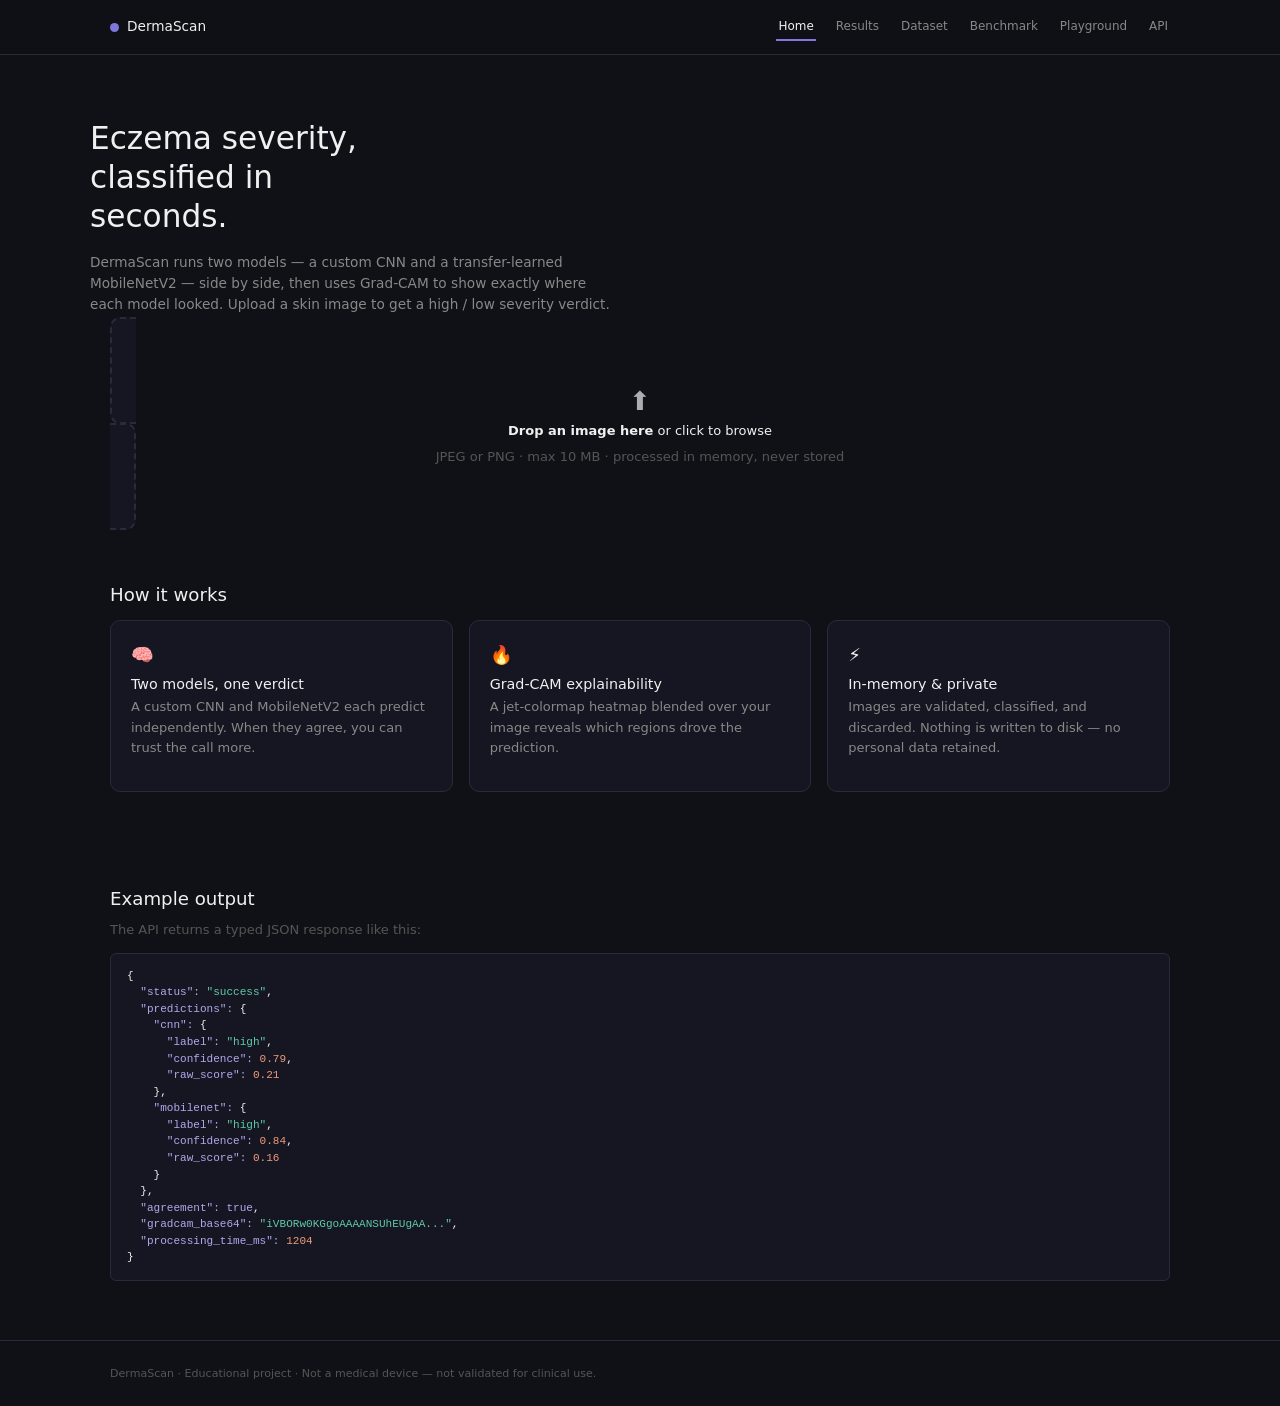
==== dermascan/frontend/index.html @ 190ebbec "DermaScan eczema severity classifier with FastAPI backend,  Grad-CAM explainability, and CI/CD pipel" ====
<!DOCTYPE html>
<html lang="en">
<head>
  <meta charset="UTF-8" />
  <meta name="viewport" content="width=device-width, initial-scale=1.0" />
  <title>DermaScan — Eczema Severity Detector</title>
  <link rel="stylesheet" href="css/style.css" />
</head>
<body>
  <nav class="nav"><div class="nav-inner">
    <a class="nav-brand" href="index.html"><span class="dot"></span> DermaScan</a>
    <div class="nav-links">
      <a href="index.html">Home</a>
      <a href="results.html">Results</a>
      <a href="dataset.html">Dataset</a>
      <a href="benchmark.html">Benchmark</a>
      <a href="playground.html">Playground</a>
      <a href="api.html">API</a>
    </div>
  </div></nav>

  <header class="container hero">
    <h1>Eczema severity, classified in seconds.</h1>
    <p class="secondary">
      DermaScan runs two models — a custom CNN and a transfer-learned MobileNetV2 —
      side by side, then uses Grad-CAM to show exactly where each model looked.
      Upload a skin image to get a high / low severity verdict.
    </p>
  </header>

  <main class="container">
    <!-- Upload zone -->
    <section class="section" style="padding-top:0">
      <label class="dropzone" id="dropzone">
        <div class="icon">⬆</div>
        <div><strong>Drop an image here</strong> or click to browse</div>
        <div class="muted" style="margin-top:6px">JPEG or PNG · max 10 MB · processed in memory, never stored</div>
        <input type="file" id="fileInput" accept="image/jpeg,image/png" />
      </label>

      <div id="uploadState" class="row hidden" style="margin-top:16px">
        <img id="thumb" class="preview-img" style="max-width:120px" alt="preview" />
        <div>
          <div id="fileName" class="secondary"></div>
          <div class="row" style="margin-top:10px">
            <button class="btn btn-primary" id="analyzeBtn">Analyse image</button>
            <button class="btn" id="resetBtn">Choose another</button>
            <span id="spin" class="spinner hidden"></span>
          </div>
          <div id="err" class="warn" style="margin-top:8px"></div>
        </div>
      </div>
    </section>

    <!-- Feature cards -->
    <section class="section">
      <h2>How it works</h2>
      <div class="grid grid-3" style="margin-top:14px">
        <div class="card feature">
          <div class="icon">🧠</div>
          <h3>Two models, one verdict</h3>
          <p>A custom CNN and MobileNetV2 each predict independently. When they agree, you can trust the call more.</p>
        </div>
        <div class="card feature">
          <div class="icon">🔥</div>
          <h3>Grad-CAM explainability</h3>
          <p>A jet-colormap heatmap blended over your image reveals which regions drove the prediction.</p>
        </div>
        <div class="card feature">
          <div class="icon">⚡</div>
          <h3>In-memory & private</h3>
          <p>Images are validated, classified, and discarded. Nothing is written to disk — no personal data retained.</p>
        </div>
      </div>
    </section>

    <!-- Example output preview -->
    <section class="section">
      <h2>Example output</h2>
      <p class="muted">The API returns a typed JSON response like this:</p>
      <pre id="exampleJson"></pre>
    </section>
  </main>

  <footer><div class="container">
    DermaScan · Educational project · Not a medical device — not validated for clinical use.
  </div></footer>

  <script src="js/app.js"></script>
  <script>
    // Render the example response on the landing page.
    const example = {
      status: "success",
      predictions: {
        cnn: { label: "high", confidence: 0.79, raw_score: 0.21 },
        mobilenet: { label: "high", confidence: 0.84, raw_score: 0.16 }
      },
      agreement: true,
      gradcam_base64: "iVBORw0KGgoAAAANSUhEUgAA...",
      processing_time_ms: 1204
    };
    document.getElementById("exampleJson").innerHTML = highlightJSON(example);

    // Upload handling: predict, stash result, then go to the results page.
    const dz = document.getElementById("dropzone");
    const input = document.getElementById("fileInput");
    const uploadState = document.getElementById("uploadState");
    const thumb = document.getElementById("thumb");
    const fileNameEl = document.getElementById("fileName");
    const analyzeBtn = document.getElementById("analyzeBtn");
    const resetBtn = document.getElementById("resetBtn");
    const spin = document.getElementById("spin");
    const err = document.getElementById("err");
    let selected = null;

    function setFile(file) {
      if (!file) return;
      if (!["image/jpeg", "image/png"].includes(file.type)) {
        err.textContent = "Please choose a JPEG or PNG image.";
        return;
      }
      err.textContent = "";
      selected = file;
      thumb.src = URL.createObjectURL(file);
      fileNameEl.textContent = `${file.name} · ${(file.size / 1024).toFixed(0)} KB`;
      uploadState.classList.remove("hidden");
    }

    input.addEventListener("change", (e) => setFile(e.target.files[0]));
    ["dragover", "dragenter"].forEach((ev) =>
      dz.addEventListener(ev, (e) => { e.preventDefault(); dz.classList.add("dragover"); })
    );
    ["dragleave", "drop"].forEach((ev) =>
      dz.addEventListener(ev, (e) => { e.preventDefault(); dz.classList.remove("dragover"); })
    );
    dz.addEventListener("drop", (e) => setFile(e.dataTransfer.files[0]));

    resetBtn.addEventListener("click", () => {
      selected = null; input.value = ""; uploadState.classList.add("hidden"); err.textContent = "";
    });

    analyzeBtn.addEventListener("click", async () => {
      if (!selected) return;
      spin.classList.remove("hidden");
      analyzeBtn.disabled = true;
      err.textContent = "";
      try {
        const result = await fetchPredict(selected, { model: "both", gradcam: true });
        sessionStorage.setItem("dermascan:lastResult", JSON.stringify(result));
        sessionStorage.setItem("dermascan:lastImage", thumb.src);
        location.href = "results.html";
      } catch (e) {
        err.textContent = e.message;
      } finally {
        spin.classList.add("hidden");
        analyzeBtn.disabled = false;
      }
    });
  </script>
</body>
</html>
---- dermascan/frontend/css/style.css ----
/* ============================================================
   DermaScan — shared dark theme
   Single stylesheet for every page. Vanilla CSS, no frameworks.
   ============================================================ */

:root {
  /* Palette */
  --bg: #0F1117;
  --surface: #161622;
  --surface-raised: #1A1A2E;
  --border: #2A2A3A;
  --text: #F0F0F0;
  --text-secondary: #888;
  --text-muted: #555;
  --accent: #7F77DD;
  --accent-light: #AFA9EC;
  --teal: #5DCAA5;
  --coral: #F0997B;
  --danger: #D85A30;

  /* Type */
  --font: system-ui, -apple-system, sans-serif;
  --mono: ui-monospace, monospace;
  --fs-base: 13px;

  --radius: 10px;
  --radius-sm: 6px;
  --gap: 16px;
  --maxw: 1100px;
}

* { box-sizing: border-box; }

html { font-size: var(--fs-base); }

body {
  margin: 0;
  font-family: var(--font);
  font-weight: 400;
  background: var(--bg);
  color: var(--text);
  line-height: 1.55;
  -webkit-font-smoothing: antialiased;
}

h1, h2, h3 { font-weight: 500; line-height: 1.25; margin: 0 0 .5em; }
h1 { font-size: 1.9rem; }
h2 { font-size: 1.4rem; }
h3 { font-size: 1.1rem; }
p { margin: 0 0 1em; color: var(--text-secondary); }

a { color: var(--accent-light); text-decoration: none; }
a:hover { text-decoration: underline; }

code, pre, .mono { font-family: var(--mono); }

/* ── Layout ─────────────────────────────────────────────── */
.container { max-width: var(--maxw); margin: 0 auto; padding: 0 20px; }
.section { padding: 48px 0; }
.muted { color: var(--text-muted); }
.secondary { color: var(--text-secondary); }
.center { text-align: center; }

/* ── Navigation ─────────────────────────────────────────── */
.nav {
  position: sticky;
  top: 0;
  z-index: 20;
  background: rgba(15, 17, 23, 0.85);
  backdrop-filter: blur(10px);
  border-bottom: 1px solid var(--border);
}
.nav-inner {
  max-width: var(--maxw);
  margin: 0 auto;
  padding: 0 20px;
  height: 54px;
  display: flex;
  align-items: center;
  gap: 22px;
}
.nav-brand {
  font-weight: 500;
  font-size: 1.05rem;
  color: var(--text);
  display: flex;
  align-items: center;
  gap: 8px;
}
.nav-brand .dot { width: 9px; height: 9px; border-radius: 50%; background: var(--accent); }
.nav-links { display: flex; gap: 18px; margin-left: auto; flex-wrap: wrap; }
.nav-links a {
  color: var(--text-secondary);
  font-size: .92rem;
  padding: 4px 2px;
  border-bottom: 2px solid transparent;
}
.nav-links a:hover { color: var(--text); text-decoration: none; }
.nav-links a.active { color: var(--text); border-bottom-color: var(--accent); }

/* ── Cards ──────────────────────────────────────────────── */
.card {
  background: var(--surface);
  border: 1px solid var(--border);
  border-radius: var(--radius);
  padding: 20px;
}
.card-raised { background: var(--surface-raised); }
.grid { display: grid; gap: var(--gap); }
.grid-2 { grid-template-columns: repeat(2, 1fr); }
.grid-3 { grid-template-columns: repeat(3, 1fr); }
.grid-4 { grid-template-columns: repeat(4, 1fr); }
@media (max-width: 800px) {
  .grid-2, .grid-3, .grid-4 { grid-template-columns: 1fr; }
}

/* Metric cards */
.metric { display: flex; flex-direction: column; gap: 4px; }
.metric .value { font-size: 1.8rem; font-weight: 500; color: var(--text); }
.metric .label { font-size: .85rem; color: var(--text-secondary); }
.metric.accent .value { color: var(--accent-light); }
.metric.teal .value { color: var(--teal); }
.metric.coral .value { color: var(--coral); }

/* ── Buttons ────────────────────────────────────────────── */
.btn {
  display: inline-flex;
  align-items: center;
  gap: 8px;
  font-family: var(--font);
  font-size: .95rem;
  font-weight: 500;
  padding: 10px 18px;
  border-radius: var(--radius-sm);
  border: 1px solid var(--border);
  background: var(--surface-raised);
  color: var(--text);
  cursor: pointer;
  transition: background .15s, border-color .15s;
}
.btn:hover { border-color: var(--accent); text-decoration: none; }
.btn-primary { background: var(--accent); border-color: var(--accent); color: #fff; }
.btn-primary:hover { background: var(--accent-light); border-color: var(--accent-light); }
.btn:disabled { opacity: .5; cursor: not-allowed; }

/* ── Upload zone ────────────────────────────────────────── */
.dropzone {
  border: 2px dashed var(--border);
  border-radius: var(--radius);
  background: var(--surface);
  padding: 44px 24px;
  text-align: center;
  cursor: pointer;
  transition: border-color .15s, background .15s;
}
.dropzone:hover, .dropzone.dragover { border-color: var(--accent); background: var(--surface-raised); }
.dropzone .icon { font-size: 2rem; opacity: .7; }
.dropzone input[type=file] { display: none; }
.preview-img { max-width: 100%; border-radius: var(--radius-sm); border: 1px solid var(--border); }

/* ── Badges / pills ─────────────────────────────────────── */
.badge {
  display: inline-flex;
  align-items: center;
  gap: 6px;
  font-size: .8rem;
  font-weight: 500;
  padding: 3px 10px;
  border-radius: 999px;
  border: 1px solid var(--border);
}
.badge-high { color: var(--danger); border-color: var(--danger); }
.badge-low { color: var(--teal); border-color: var(--teal); }
.badge-agree { color: var(--teal); border-color: var(--teal); }
.badge-disagree { color: var(--coral); border-color: var(--coral); }

/* ── Bars (class balance / region breakdown) ────────────── */
.bar-row { display: flex; align-items: center; gap: 10px; margin-bottom: 10px; }
.bar-row .bar-label { width: 120px; font-size: .85rem; color: var(--text-secondary); }
.bar-track { flex: 1; height: 14px; background: var(--surface-raised); border-radius: 999px; overflow: hidden; }
.bar-fill { height: 100%; background: var(--accent); border-radius: 999px; transition: width .4s; }
.bar-fill.teal { background: var(--teal); }
.bar-fill.coral { background: var(--coral); }
.bar-row .bar-val { width: 56px; text-align: right; font-size: .85rem; color: var(--text); }

.warn { color: var(--coral); font-size: .85rem; }

/* ── Tables ─────────────────────────────────────────────── */
table { width: 100%; border-collapse: collapse; font-size: .9rem; }
th, td { text-align: left; padding: 9px 12px; border-bottom: 1px solid var(--border); }
th { color: var(--text-secondary); font-weight: 500; }
td code { color: var(--accent-light); }

/* ── Code blocks ────────────────────────────────────────── */
pre {
  background: var(--surface);
  border: 1px solid var(--border);
  border-radius: var(--radius-sm);
  padding: 14px 16px;
  overflow-x: auto;
  font-size: .85rem;
  line-height: 1.5;
  color: var(--text);
  margin: 0 0 1em;
}
.api-path {
  font-family: var(--mono);
  background: var(--surface-raised);
  border: 1px solid var(--border);
  border-radius: var(--radius-sm);
  padding: 2px 8px;
  font-size: .85rem;
  color: var(--accent-light);
}
.method { font-weight: 500; font-family: var(--mono); padding: 2px 8px; border-radius: var(--radius-sm); font-size: .8rem; }
.method-get { color: var(--teal); border: 1px solid var(--teal); }
.method-post { color: var(--accent-light); border: 1px solid var(--accent); }

/* JSON syntax highlighting (playground / examples) */
.json-key { color: var(--accent-light); }
.json-string { color: var(--teal); }
.json-number { color: var(--coral); }
.json-bool { color: var(--accent-light); }
.json-null { color: var(--text-muted); }

/* ── Tabs ───────────────────────────────────────────────── */
.tabs { display: flex; gap: 4px; border-bottom: 1px solid var(--border); margin-bottom: 14px; }
.tab {
  padding: 8px 14px;
  font-size: .9rem;
  color: var(--text-secondary);
  cursor: pointer;
  border: none;
  background: none;
  border-bottom: 2px solid transparent;
}
.tab.active { color: var(--text); border-bottom-color: var(--accent); }

/* ── Feature cards (landing) ────────────────────────────── */
.feature .icon { font-size: 1.4rem; margin-bottom: 6px; }
.feature h3 { margin-bottom: 4px; }

/* ── Hero ───────────────────────────────────────────────── */
.hero { padding: 64px 0 32px; }
.hero h1 { font-size: 2.4rem; max-width: 16ch; }
.hero p { font-size: 1.05rem; max-width: 60ch; }

/* ── Image panels (results) ─────────────────────────────── */
.panel-img { width: 100%; aspect-ratio: 1; object-fit: cover; border-radius: var(--radius-sm); border: 1px solid var(--border); background: var(--surface-raised); }
.panel-caption { font-size: .82rem; color: var(--text-secondary); margin-top: 8px; text-align: center; }

/* ── Sample image grid (dataset) ────────────────────────── */
.sample-grid { display: grid; grid-template-columns: repeat(6, 1fr); gap: 8px; }
.sample-grid img { width: 100%; aspect-ratio: 1; object-fit: cover; border-radius: var(--radius-sm); border: 1px solid var(--border); }
@media (max-width: 800px) { .sample-grid { grid-template-columns: repeat(3, 1fr); } }

/* ── Confusion matrix ───────────────────────────────────── */
.confusion { display: grid; grid-template-columns: 90px 1fr 1fr; gap: 6px; max-width: 360px; }
.confusion .cm-cell {
  background: var(--surface-raised);
  border: 1px solid var(--border);
  border-radius: var(--radius-sm);
  padding: 14px 8px;
  text-align: center;
  font-size: 1.1rem;
  font-weight: 500;
}
.confusion .cm-head { background: transparent; border: none; color: var(--text-secondary); font-size: .8rem; font-weight: 400; display: flex; align-items: center; justify-content: center; }
.confusion .cm-correct { color: var(--teal); border-color: var(--teal); }
.confusion .cm-wrong { color: var(--coral); }

/* ── Sidebar layout (api docs) ──────────────────────────── */
.with-sidebar { display: grid; grid-template-columns: 200px 1fr; gap: 32px; align-items: start; }
.sidebar { position: sticky; top: 74px; }
.sidebar a { display: block; padding: 6px 0; color: var(--text-secondary); font-size: .9rem; }
.sidebar a:hover { color: var(--text); text-decoration: none; }
@media (max-width: 800px) { .with-sidebar { grid-template-columns: 1fr; } .sidebar { position: static; } }

/* ── Misc ───────────────────────────────────────────────── */
.row { display: flex; gap: var(--gap); flex-wrap: wrap; align-items: center; }
.spacer { flex: 1; }
.hidden { display: none !important; }
.spinner {
  width: 16px; height: 16px;
  border: 2px solid var(--border);
  border-top-color: var(--accent);
  border-radius: 50%;
  animation: spin .7s linear infinite;
  display: inline-block;
}
@keyframes spin { to { transform: rotate(360deg); } }

footer { border-top: 1px solid var(--border); padding: 24px 0; color: var(--text-muted); font-size: .85rem; }

select, input[type=text] {
  font-family: var(--font);
  font-size: .9rem;
  background: var(--surface-raised);
  border: 1px solid var(--border);
  border-radius: var(--radius-sm);
  color: var(--text);
  padding: 8px 10px;
}
label.field { display: flex; flex-direction: column; gap: 5px; font-size: .85rem; color: var(--text-secondary); }
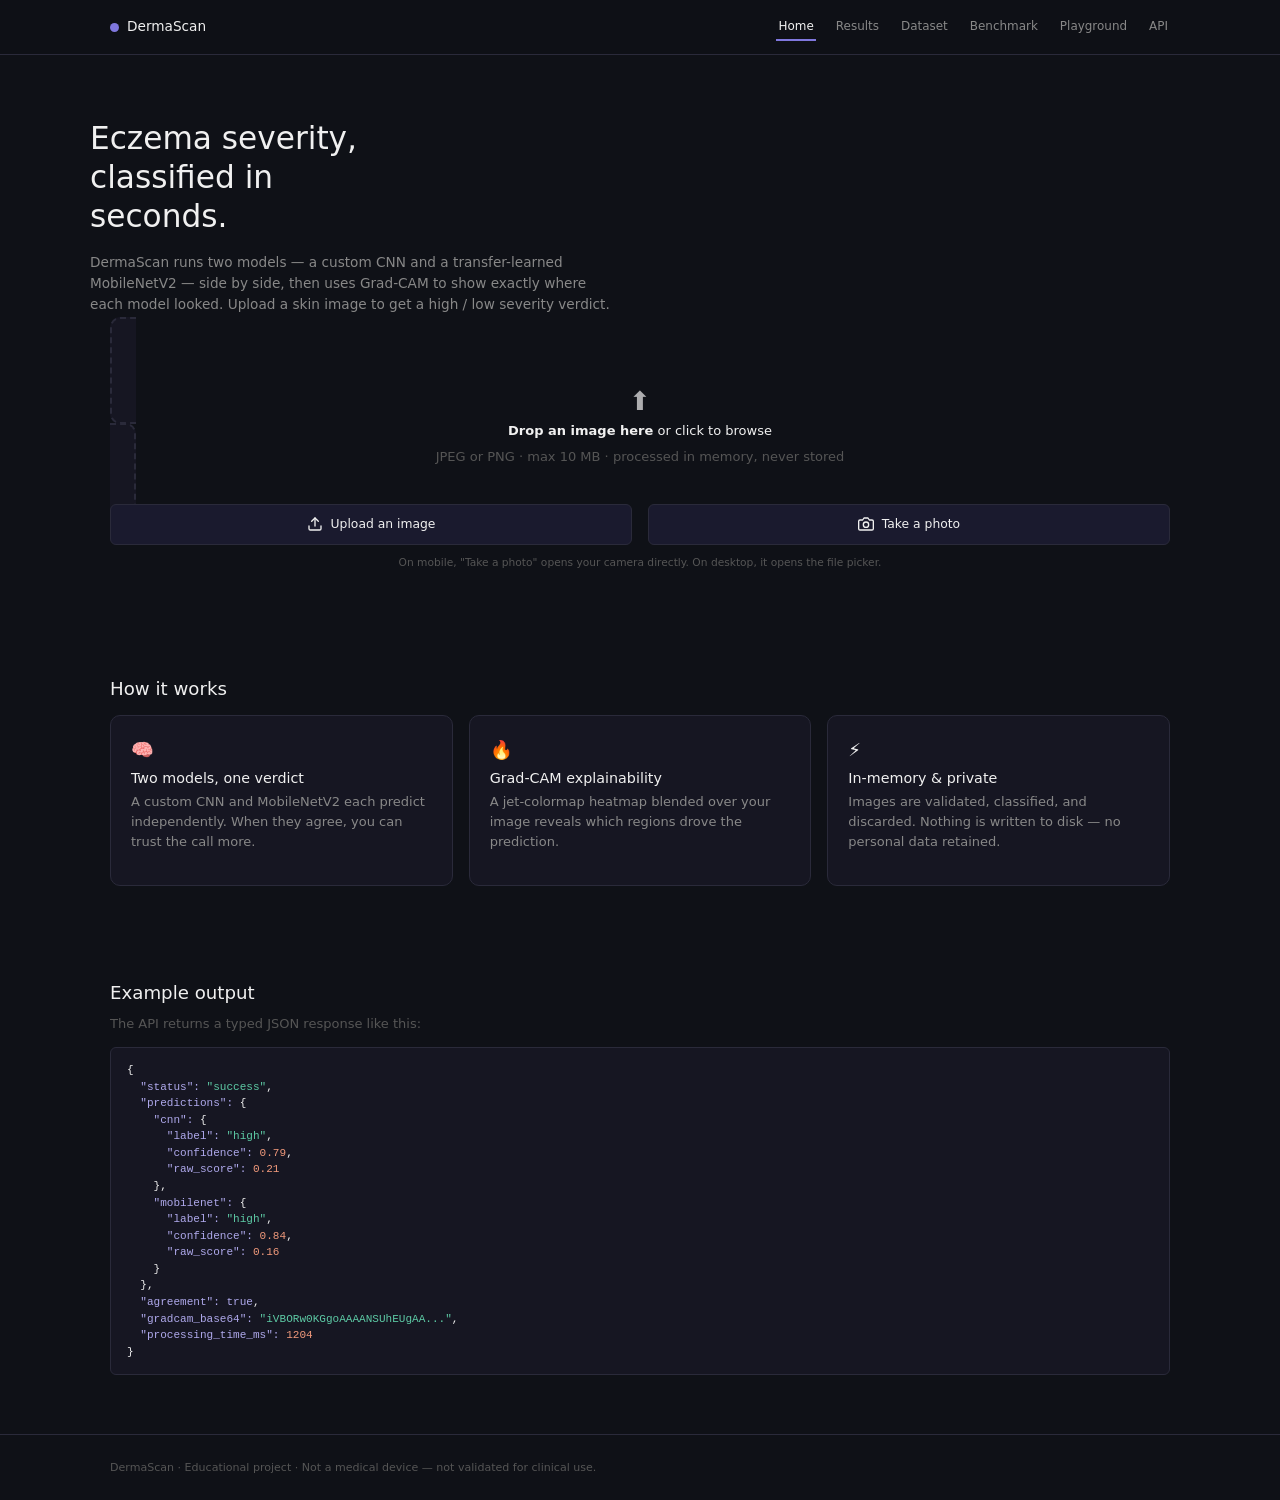
==== commit 8c97d11c: "Added camera capture option" ====
--- a/dermascan/frontend/index.html
+++ b/dermascan/frontend/index.html
@@ -38,6 +38,30 @@
         <input type="file" id="fileInput" accept="image/jpeg,image/png" />
       </label>
 
+      <!-- Two equivalent ways to provide an image. Both route through the same
+           change handler — the only difference is the camera input carries
+           capture="environment", which opens the rear camera on mobile and
+           gracefully falls back to the file picker on desktop. -->
+      <div class="capture-options">
+        <label class="btn" for="fileInput">
+          <svg width="16" height="16" viewBox="0 0 24 24" fill="none" stroke="currentColor" stroke-width="2" stroke-linecap="round" stroke-linejoin="round" aria-hidden="true">
+            <path d="M21 15v4a2 2 0 0 1-2 2H5a2 2 0 0 1-2-2v-4" />
+            <polyline points="17 8 12 3 7 8" />
+            <line x1="12" y1="3" x2="12" y2="15" />
+          </svg>
+          Upload an image
+        </label>
+        <label class="btn">
+          <svg width="16" height="16" viewBox="0 0 24 24" fill="none" stroke="currentColor" stroke-width="2" stroke-linecap="round" stroke-linejoin="round" aria-hidden="true">
+            <path d="M23 19a2 2 0 0 1-2 2H3a2 2 0 0 1-2-2V8a2 2 0 0 1 2-2h4l2-3h6l2 3h4a2 2 0 0 1 2 2z" />
+            <circle cx="12" cy="13" r="4" />
+          </svg>
+          Take a photo
+          <input type="file" id="cameraInput" accept="image/*" capture="environment" />
+        </label>
+      </div>
+      <p class="capture-note">On mobile, "Take a photo" opens your camera directly. On desktop, it opens the file picker.</p>
+
       <div id="uploadState" class="row hidden" style="margin-top:16px">
         <img id="thumb" class="preview-img" style="max-width:120px" alt="preview" />
         <div>
@@ -104,6 +128,7 @@
     // Upload handling: predict, stash result, then go to the results page.
     const dz = document.getElementById("dropzone");
     const input = document.getElementById("fileInput");
+    const cameraInput = document.getElementById("cameraInput");
     const uploadState = document.getElementById("uploadState");
     const thumb = document.getElementById("thumb");
     const fileNameEl = document.getElementById("fileName");
@@ -126,7 +151,21 @@
       uploadState.classList.remove("hidden");
     }
 
+    // Read a File into a base64 data URL. Unlike a blob URL, this survives the
+    // navigation to results.html (blob URLs are revoked when this page unloads).
+    function fileToDataURL(file) {
+      return new Promise((resolve, reject) => {
+        const reader = new FileReader();
+        reader.onload = () => resolve(reader.result);
+        reader.onerror = () => reject(reader.error || new Error("Could not read image file."));
+        reader.readAsDataURL(file);
+      });
+    }
+
+    // Both the upload and camera inputs feed the same setFile handler, so the
+    // preview / analysis / results flow is identical regardless of source.
     input.addEventListener("change", (e) => setFile(e.target.files[0]));
+    cameraInput.addEventListener("change", (e) => setFile(e.target.files[0]));
     ["dragover", "dragenter"].forEach((ev) =>
       dz.addEventListener(ev, (e) => { e.preventDefault(); dz.classList.add("dragover"); })
     );
@@ -136,7 +175,7 @@
     dz.addEventListener("drop", (e) => setFile(e.dataTransfer.files[0]));
 
     resetBtn.addEventListener("click", () => {
-      selected = null; input.value = ""; uploadState.classList.add("hidden"); err.textContent = "";
+      selected = null; input.value = ""; cameraInput.value = ""; uploadState.classList.add("hidden"); err.textContent = "";
     });
 
     analyzeBtn.addEventListener("click", async () => {
@@ -145,9 +184,12 @@
       analyzeBtn.disabled = true;
       err.textContent = "";
       try {
+        // Convert to a base64 data URL *before* navigating — a blob URL would be
+        // dead by the time results.html reads it back.
+        const imageDataUrl = await fileToDataURL(selected);
         const result = await fetchPredict(selected, { model: "both", gradcam: true });
         sessionStorage.setItem("dermascan:lastResult", JSON.stringify(result));
-        sessionStorage.setItem("dermascan:lastImage", thumb.src);
+        sessionStorage.setItem("dermascan:lastImage", imageDataUrl);
         location.href = "results.html";
       } catch (e) {
         err.textContent = e.message;
--- a/dermascan/frontend/css/style.css
+++ b/dermascan/frontend/css/style.css
@@ -158,6 +158,21 @@
 .dropzone input[type=file] { display: none; }
 .preview-img { max-width: 100%; border-radius: var(--radius-sm); border: 1px solid var(--border); }
 
+/* Upload / camera choice — two identically-styled .btn labels.
+   Side by side on desktop, stacked below the 800px breakpoint. */
+.capture-options {
+  display: grid;
+  grid-template-columns: 1fr 1fr;
+  gap: var(--gap);
+  margin-top: 16px;
+}
+.capture-options .btn { justify-content: center; width: 100%; }
+.capture-options input[type=file] { display: none; }
+.capture-note { font-size: .82rem; color: var(--text-muted); margin-top: 10px; text-align: center; }
+@media (max-width: 800px) {
+  .capture-options { grid-template-columns: 1fr; }
+}
+
 /* ── Badges / pills ─────────────────────────────────────── */
 .badge {
   display: inline-flex;
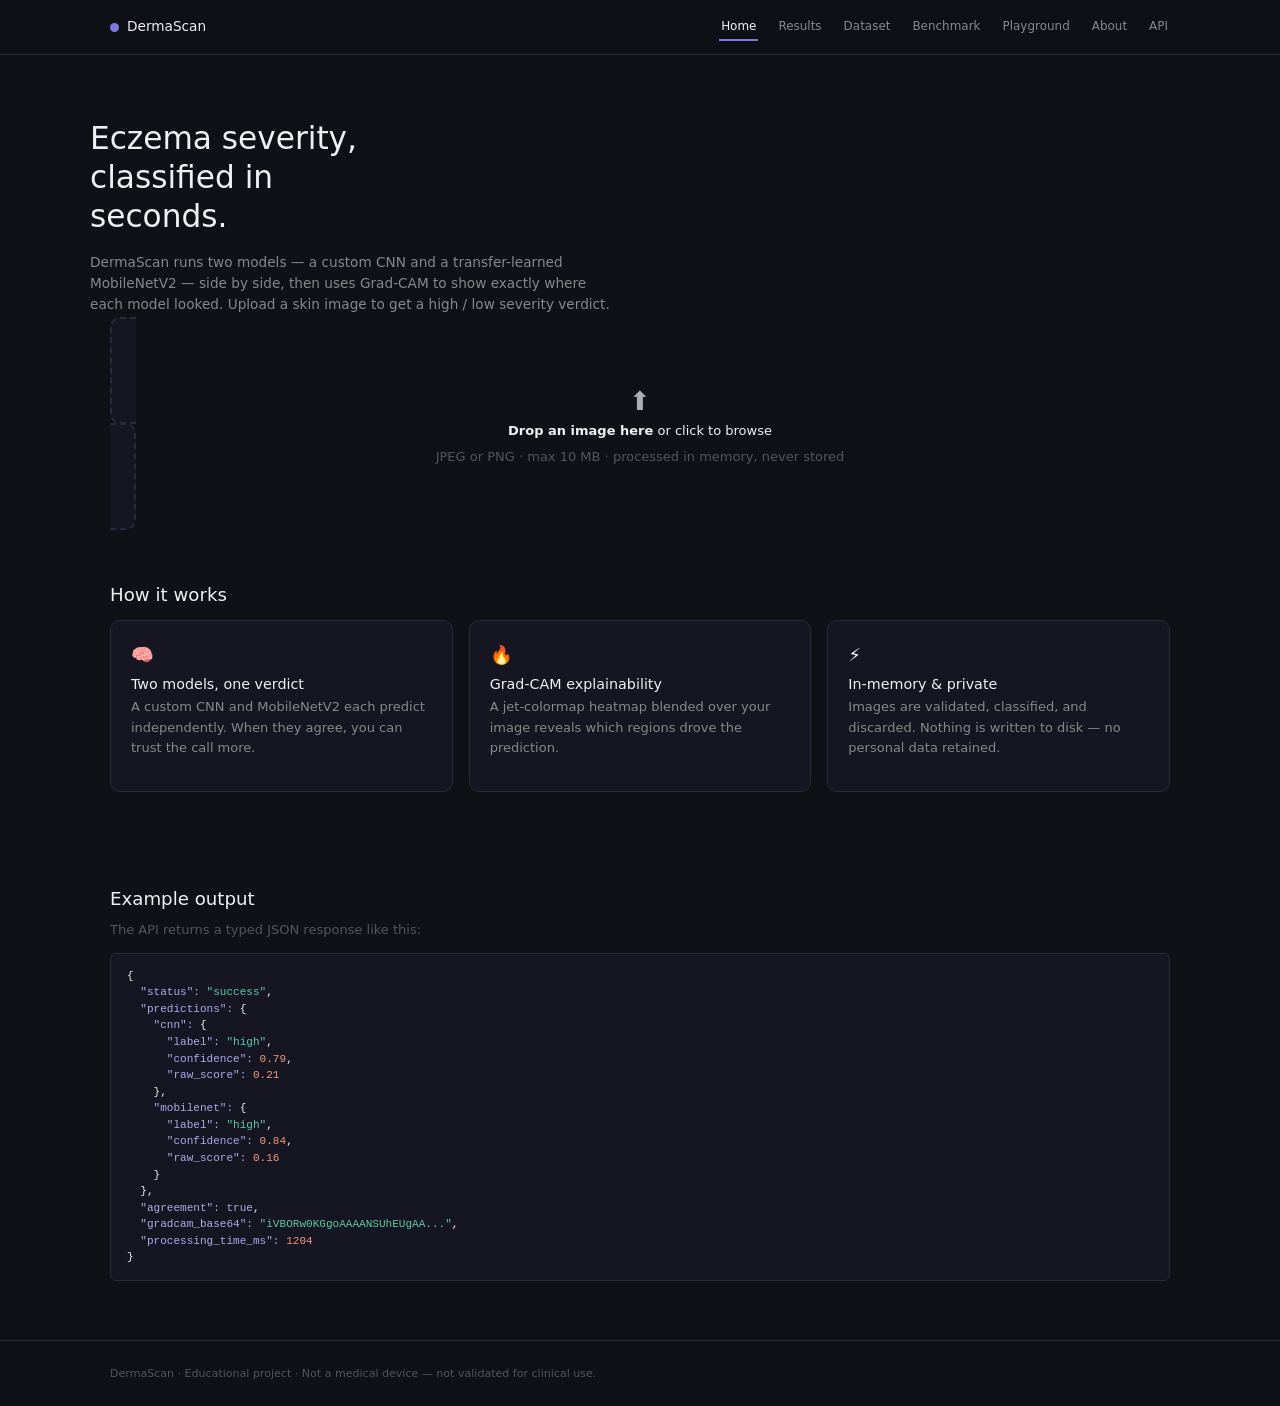
==== commit 5a5a3263: "Added "About the mdel" page with plain language explanation" ====
--- a/dermascan/frontend/index.html
+++ b/dermascan/frontend/index.html
@@ -15,6 +15,7 @@
       <a href="dataset.html">Dataset</a>
       <a href="benchmark.html">Benchmark</a>
       <a href="playground.html">Playground</a>
+      <a href="about.html">About</a>
       <a href="api.html">API</a>
     </div>
   </div></nav>
@@ -37,30 +38,6 @@
         <div class="muted" style="margin-top:6px">JPEG or PNG · max 10 MB · processed in memory, never stored</div>
         <input type="file" id="fileInput" accept="image/jpeg,image/png" />
       </label>
-
-      <!-- Two equivalent ways to provide an image. Both route through the same
-           change handler — the only difference is the camera input carries
-           capture="environment", which opens the rear camera on mobile and
-           gracefully falls back to the file picker on desktop. -->
-      <div class="capture-options">
-        <label class="btn" for="fileInput">
-          <svg width="16" height="16" viewBox="0 0 24 24" fill="none" stroke="currentColor" stroke-width="2" stroke-linecap="round" stroke-linejoin="round" aria-hidden="true">
-            <path d="M21 15v4a2 2 0 0 1-2 2H5a2 2 0 0 1-2-2v-4" />
-            <polyline points="17 8 12 3 7 8" />
-            <line x1="12" y1="3" x2="12" y2="15" />
-          </svg>
-          Upload an image
-        </label>
-        <label class="btn">
-          <svg width="16" height="16" viewBox="0 0 24 24" fill="none" stroke="currentColor" stroke-width="2" stroke-linecap="round" stroke-linejoin="round" aria-hidden="true">
-            <path d="M23 19a2 2 0 0 1-2 2H3a2 2 0 0 1-2-2V8a2 2 0 0 1 2-2h4l2-3h6l2 3h4a2 2 0 0 1 2 2z" />
-            <circle cx="12" cy="13" r="4" />
-          </svg>
-          Take a photo
-          <input type="file" id="cameraInput" accept="image/*" capture="environment" />
-        </label>
-      </div>
-      <p class="capture-note">On mobile, "Take a photo" opens your camera directly. On desktop, it opens the file picker.</p>
 
       <div id="uploadState" class="row hidden" style="margin-top:16px">
         <img id="thumb" class="preview-img" style="max-width:120px" alt="preview" />
@@ -128,7 +105,6 @@
     // Upload handling: predict, stash result, then go to the results page.
     const dz = document.getElementById("dropzone");
     const input = document.getElementById("fileInput");
-    const cameraInput = document.getElementById("cameraInput");
     const uploadState = document.getElementById("uploadState");
     const thumb = document.getElementById("thumb");
     const fileNameEl = document.getElementById("fileName");
@@ -151,21 +127,7 @@
       uploadState.classList.remove("hidden");
     }
 
-    // Read a File into a base64 data URL. Unlike a blob URL, this survives the
-    // navigation to results.html (blob URLs are revoked when this page unloads).
-    function fileToDataURL(file) {
-      return new Promise((resolve, reject) => {
-        const reader = new FileReader();
-        reader.onload = () => resolve(reader.result);
-        reader.onerror = () => reject(reader.error || new Error("Could not read image file."));
-        reader.readAsDataURL(file);
-      });
-    }
-
-    // Both the upload and camera inputs feed the same setFile handler, so the
-    // preview / analysis / results flow is identical regardless of source.
     input.addEventListener("change", (e) => setFile(e.target.files[0]));
-    cameraInput.addEventListener("change", (e) => setFile(e.target.files[0]));
     ["dragover", "dragenter"].forEach((ev) =>
       dz.addEventListener(ev, (e) => { e.preventDefault(); dz.classList.add("dragover"); })
     );
@@ -175,7 +137,7 @@
     dz.addEventListener("drop", (e) => setFile(e.dataTransfer.files[0]));
 
     resetBtn.addEventListener("click", () => {
-      selected = null; input.value = ""; cameraInput.value = ""; uploadState.classList.add("hidden"); err.textContent = "";
+      selected = null; input.value = ""; uploadState.classList.add("hidden"); err.textContent = "";
     });
 
     analyzeBtn.addEventListener("click", async () => {
@@ -184,12 +146,9 @@
       analyzeBtn.disabled = true;
       err.textContent = "";
       try {
-        // Convert to a base64 data URL *before* navigating — a blob URL would be
-        // dead by the time results.html reads it back.
-        const imageDataUrl = await fileToDataURL(selected);
         const result = await fetchPredict(selected, { model: "both", gradcam: true });
         sessionStorage.setItem("dermascan:lastResult", JSON.stringify(result));
-        sessionStorage.setItem("dermascan:lastImage", imageDataUrl);
+        sessionStorage.setItem("dermascan:lastImage", thumb.src);
         location.href = "results.html";
       } catch (e) {
         err.textContent = e.message;
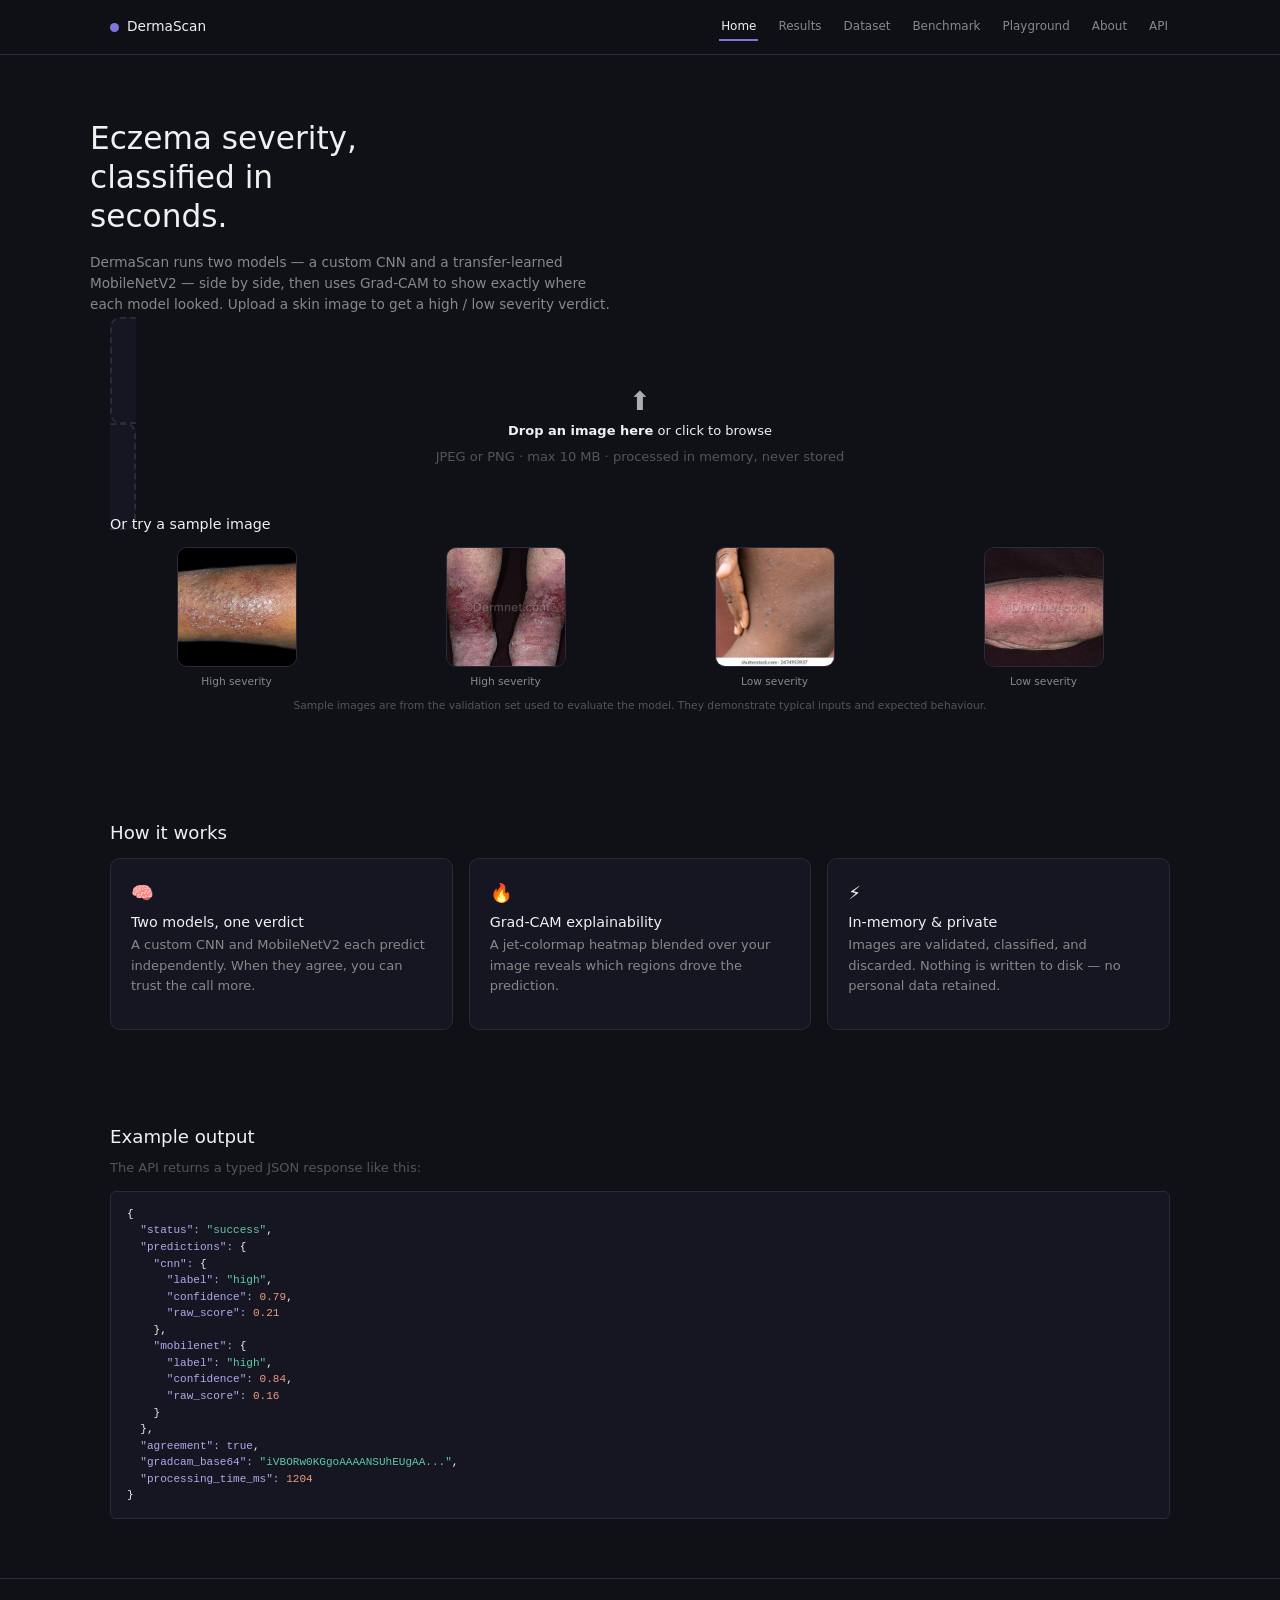
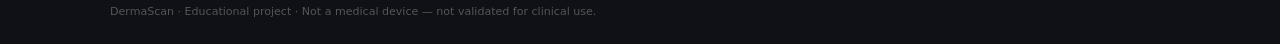
==== commit 558be9ec: "Added demo with pre-loaded sample images" ====
--- a/dermascan/frontend/index.html
+++ b/dermascan/frontend/index.html
@@ -51,6 +51,42 @@
           <div id="err" class="warn" style="margin-top:8px"></div>
         </div>
       </div>
+
+      <!-- Try a sample image -->
+      <div class="samples">
+        <h2 class="samples-title">Or try a sample image</h2>
+        <div class="sample-row" id="sampleRow">
+          <button class="sample-thumb" type="button" data-src="assets/samples/sample-high-1.jpg" data-name="sample-high-1.jpg">
+            <span class="sample-img-wrap">
+              <img src="assets/samples/sample-high-1.jpg" alt="High severity eczema sample" loading="lazy" />
+              <span class="sample-loading"><span class="spinner"></span> Analysing…</span>
+            </span>
+            <span class="sample-caption">High severity</span>
+          </button>
+          <button class="sample-thumb" type="button" data-src="assets/samples/sample-high-2.jpg" data-name="sample-high-2.jpg">
+            <span class="sample-img-wrap">
+              <img src="assets/samples/sample-high-2.jpg" alt="High severity eczema sample" loading="lazy" />
+              <span class="sample-loading"><span class="spinner"></span> Analysing…</span>
+            </span>
+            <span class="sample-caption">High severity</span>
+          </button>
+          <button class="sample-thumb" type="button" data-src="assets/samples/sample-low-1.jpg" data-name="sample-low-1.jpg">
+            <span class="sample-img-wrap">
+              <img src="assets/samples/sample-low-1.jpg" alt="Low severity eczema sample" loading="lazy" />
+              <span class="sample-loading"><span class="spinner"></span> Analysing…</span>
+            </span>
+            <span class="sample-caption">Low severity</span>
+          </button>
+          <button class="sample-thumb" type="button" data-src="assets/samples/sample-low-2.jpg" data-name="sample-low-2.jpg">
+            <span class="sample-img-wrap">
+              <img src="assets/samples/sample-low-2.jpg" alt="Low severity eczema sample" loading="lazy" />
+              <span class="sample-loading"><span class="spinner"></span> Analysing…</span>
+            </span>
+            <span class="sample-caption">Low severity</span>
+          </button>
+        </div>
+        <p class="capture-note">Sample images are from the validation set used to evaluate the model. They demonstrate typical inputs and expected behaviour.</p>
+      </div>
     </section>
 
     <!-- Feature cards -->
@@ -140,7 +176,8 @@
       selected = null; input.value = ""; uploadState.classList.add("hidden"); err.textContent = "";
     });
 
-    analyzeBtn.addEventListener("click", async () => {
+    // Shared analyse pipeline — called by the Analyse button and by sample clicks.
+    async function analyzeSelected() {
       if (!selected) return;
       spin.classList.remove("hidden");
       analyzeBtn.disabled = true;
@@ -156,6 +193,29 @@
         spin.classList.add("hidden");
         analyzeBtn.disabled = false;
       }
+    }
+    analyzeBtn.addEventListener("click", analyzeSelected);
+
+    // "Try a sample image": fetch the bundled asset, wrap it as a File, and run it
+    // through the exact same setFile + analyse pipeline as a normal upload.
+    document.querySelectorAll(".sample-thumb").forEach((btn) => {
+      btn.addEventListener("click", async () => {
+        if (analyzeBtn.disabled) return; // an analysis is already in flight
+        btn.classList.add("is-loading");
+        err.textContent = "";
+        try {
+          const resp = await fetch(btn.dataset.src);
+          if (!resp.ok) throw new Error("Could not load the sample image.");
+          const blob = await resp.blob();
+          setFile(new File([blob], btn.dataset.name, { type: blob.type || "image/jpeg" }));
+          await analyzeSelected(); // same pipeline; navigates to results on success
+        } catch (e) {
+          err.textContent = e.message;
+          uploadState.classList.remove("hidden");
+        } finally {
+          btn.classList.remove("is-loading");
+        }
+      });
     });
   </script>
 </body>
--- a/dermascan/frontend/css/style.css
+++ b/dermascan/frontend/css/style.css
@@ -173,6 +173,33 @@
   .capture-options { grid-template-columns: 1fr; }
 }
 
+/* ── Try-a-sample thumbnails (landing) ──────────────────── */
+.samples { margin-top: 28px; }
+.samples-title { font-size: 1.1rem; margin-bottom: 14px; }
+.sample-row { display: grid; grid-template-columns: repeat(4, 1fr); gap: var(--gap); }
+@media (max-width: 800px) { .sample-row { grid-template-columns: repeat(2, 1fr); } }
+.sample-thumb {
+  display: flex; flex-direction: column; align-items: center; gap: 8px;
+  padding: 0; border: none; background: none;
+  font-family: var(--font); color: var(--text-secondary); cursor: pointer;
+}
+.sample-img-wrap { position: relative; width: 100%; max-width: 120px; aspect-ratio: 1; }
+.sample-thumb img {
+  width: 100%; height: 100%; object-fit: cover;
+  border-radius: var(--radius); border: 1px solid var(--border);
+  transition: transform .15s, border-color .15s;
+}
+.sample-thumb:hover img { transform: scale(1.04); border-color: var(--accent); }
+.sample-thumb:disabled { cursor: progress; }
+.sample-caption { font-size: .82rem; }
+.sample-loading {
+  position: absolute; inset: 0; display: none;
+  align-items: center; justify-content: center; gap: 8px;
+  border-radius: var(--radius); background: rgba(15, 17, 23, 0.78);
+  color: var(--text); font-size: .85rem; font-weight: 500;
+}
+.sample-thumb.is-loading .sample-loading { display: flex; }
+
 /* ── Badges / pills ─────────────────────────────────────── */
 .badge {
   display: inline-flex;
